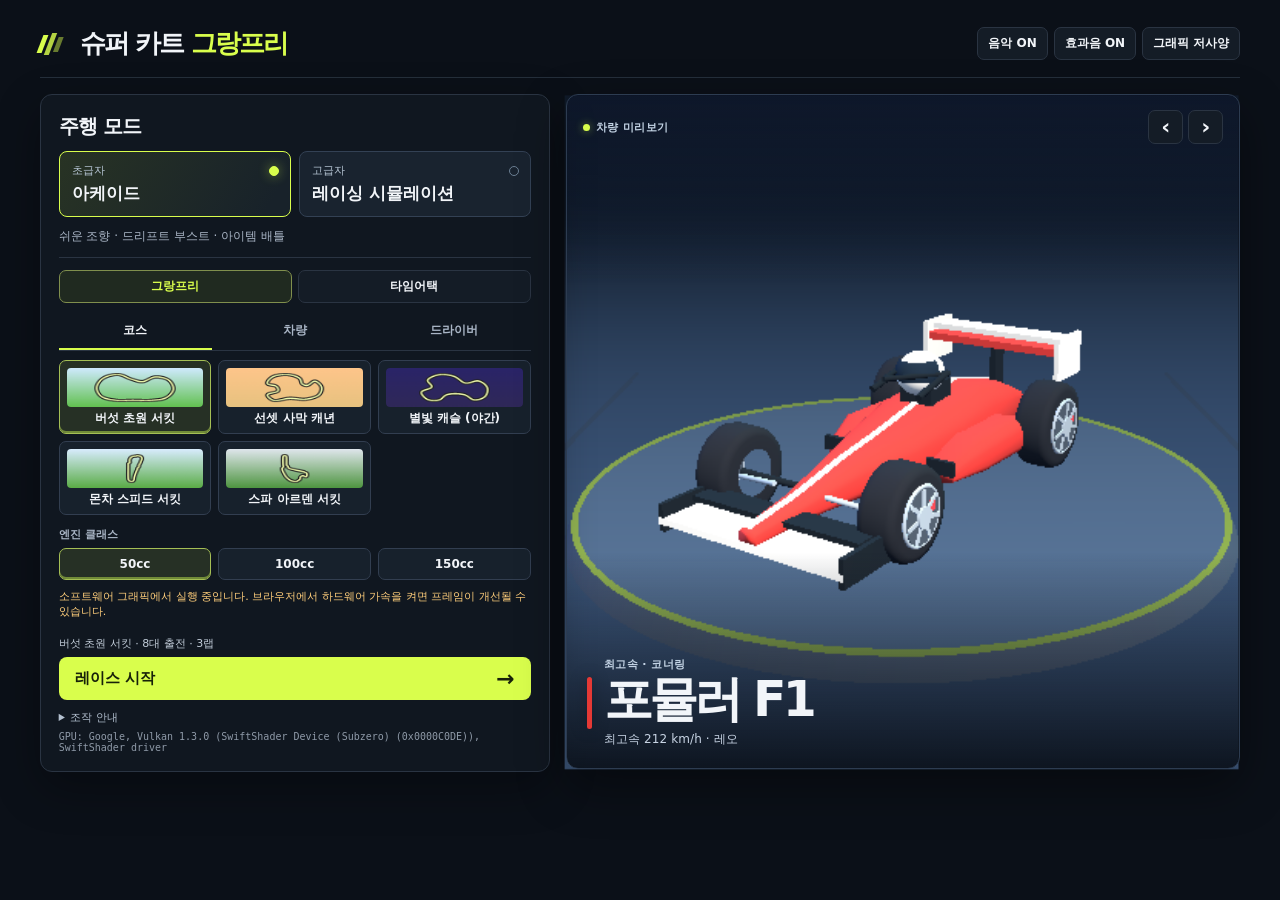
==== kart-racing-v4/index.html @ 6f7b243d "Add Kart Grand Prix V4 with arcade and simulation driving" ====
<!DOCTYPE html>
<html lang="ko">
<head>
<meta charset="utf-8">
<meta name="viewport" content="width=device-width, initial-scale=1">
<meta name="theme-color" content="#0c1018">
<title>슈퍼 카트 그랑프리 V4</title>
<link rel="stylesheet" href="style.css?v=4">
</head>
<body>
<div id="menu">
  <div class="menu-shell">
    <header class="masthead">
      <div class="wordmark"><span class="brand-mark" aria-hidden="true"><i></i><i></i><i></i></span><h1>슈퍼 카트 <span>그랑프리</span></h1></div>
      <div class="options" aria-label="게임 설정">
        <button id="optBgm" class="opt"></button><button id="optSnd" class="opt"></button>
        <button id="optHq" class="opt"></button><button id="optGhost" class="opt hidden"></button>
      </div>
    </header>
    <main class="dashboard">
      <section class="console" aria-label="레이스 설정">
        <div class="console-head">
          <h2>주행 모드</h2>
          <div id="driveModes" class="drive-grid" role="group" aria-label="주행 모드"></div>
          <p id="modeDescription"></p>
        </div>
        <div class="setup">
          <div id="modes" class="race-formats" role="group" aria-label="경기 형식"></div>
          <div class="setup-tabs" role="group" aria-label="레이스 준비">
            <button class="tab" data-setup="track" aria-controls="setupTrack">코스</button>
            <button class="tab" data-setup="vehicle" aria-controls="setupVehicle">차량</button>
            <button class="tab" data-setup="driver" aria-controls="setupDriver">드라이버</button>
          </div>
          <div id="setupTrack"><div id="tracks" class="grid"></div></div>
          <div id="setupVehicle" class="hidden"><div id="vehs" class="grid"></div></div>
          <div id="setupDriver" class="hidden"><div id="chars" class="grid"></div></div>
          <div id="ccSetup"><h3 id="ccTitle">엔진 클래스</h3><div id="ccs" class="grid"></div></div>
        </div>
        <div id="menuRecord" class="hidden"></div>
        <div id="gpuWarn" class="hidden" role="status">소프트웨어 그래픽에서 실행 중입니다. 브라우저에서 하드웨어 가속을 켜면 프레임이 개선될 수 있습니다.</div>
        <div class="launch">
          <span id="raceSummary"></span>
          <button id="startBtn" class="btn"><span id="startLabel">레이스 시작</span><span aria-hidden="true">→</span></button>
        </div>
        <details class="controls"><summary>조작 안내</summary><div id="controlsHelp"></div></details>
        <div id="gpuInfo" class="gpuinfo"></div>
      </section>
      <section class="garage" id="garage" aria-label="선택한 차량의 3D 미리보기">
        <div class="garage-top">
          <div class="garage-label"><span class="status-dot"></span>차량 미리보기</div>
          <div class="garage-arrows">
            <button type="button" id="carPrev" class="opt" aria-label="이전 차량">‹</button>
            <button type="button" id="carNext" class="opt" aria-label="다음 차량">›</button>
          </div>
        </div>
        <div class="garage-caption">
          <div id="carPaint" class="paint-chip" aria-hidden="true"></div>
          <div><p class="garage-label" id="carCategory"></p><h2 id="carName"></h2><p id="carSpecs"></p></div>
        </div>
      </section>
    </main>
  </div>
</div>

<div id="loading" class="hidden" role="status"><div>코스 준비 중</div></div>
<div id="speedLines" aria-hidden="true"></div>
<div id="bootError" class="hidden" role="alert"></div>
<div id="hud" class="hidden">
  <div id="topL"><div id="lap">LAP 1/3</div><div id="time">0:00.000</div><div id="lapClock"></div><div id="lapCompare"></div><div id="sectorCompare"></div></div>
  <div id="itemBox"><div id="itemIcon"></div></div>
  <div id="modeTag"></div>
  <canvas id="minimap" width="190" height="190" aria-label="코스 미니맵"></canvas>
  <div id="speedWrap">
    <div id="simTelemetry" class="hidden">
      <div class="rpm-shell" role="presentation"><div id="rpmFill"></div></div>
      <div class="telemetry-line"><span id="gear"></span><span id="rpm"></span></div>
    </div>
    <span id="speed">0</span><small>km/h</small>
  </div>
  <div id="posWrap"><span id="pos">1</span><span id="posSuf">위</span></div>
  <div id="center"></div>
  <div id="banner" role="status"></div>
  <div id="wrong">역주행</div>
  <div class="perf"><div id="fps"></div><div id="frameLatency"></div></div>
  <div id="hint">Esc 일시정지 · C 뒤돌아보기</div>
</div>

<div id="pause" class="overlay hidden"><div class="panel">
  <h2>일시정지</h2><p id="pauseReason" role="status"></p>
  <button id="resumeBtn" class="btn">계속하기</button>
  <button id="pauseQuality" class="opt" aria-pressed="false">주행 그래픽</button>
  <div class="row2"><button id="restartBtn" class="btn alt">다시 시작</button><button id="quitBtn" class="btn alt">메뉴로</button></div>
</div></div>

<div id="results" class="overlay hidden"><div class="panel">
  <h2 id="resTitle">레이스 결과</h2>
  <table id="resTable"></table><div id="resBest"></div>
  <div class="note" id="resNote"></div>
  <div class="row2"><button id="retryBtn" class="btn">다시 하기</button><button id="menuBtn" class="btn alt">메뉴로</button></div>
</div></div>

<script defer src="three.min.js"></script>
<script defer src="simulation-v4.js?v=4"></script>
<script defer src="race-v3.js?v=4"></script>
<script defer src="effects-v3.js?v=4"></script>
<script defer src="trial-v3.js?v=4"></script>
<script defer src="vehicle-v4.js?v=4"></script>
<script defer src="game.js?v=4"></script>
</body>
</html>
---- kart-racing-v4/style.css ----
*{box-sizing:border-box}
:root{color-scheme:dark;--bg:#0b1018;--panel:#101720;--panel-up:#161f2b;--line:#2a3442;--text:#f2f5f9;--muted:#a9b5c5;--accent:#d9fe4c;--mono:Bahnschrift,'Consolas',monospace;color:var(--text);font-family:'Segoe UI','Malgun Gothic',system-ui,sans-serif}
html,body{margin:0;height:100%;overflow:hidden;background:var(--bg)}
button,summary{font:inherit}
button{cursor:pointer;color:inherit}
button:disabled{cursor:default;opacity:.55}
button:focus-visible,summary:focus-visible{outline:2px solid var(--accent);outline-offset:3px}
canvas{display:block}
.game-canvas{position:fixed;inset:0;width:100%;height:100%;z-index:0}
.hidden{display:none!important}

#menu{position:fixed;inset:0;overflow:auto;overscroll-behavior:contain;z-index:2;scrollbar-color:#384450 #101720}
.menu-shell{width:min(1510px,100%);margin:auto;padding:22px clamp(15px,3.1vw,52px) 28px}
.masthead{display:flex;align-items:center;justify-content:space-between;gap:16px;padding:4px 0 16px;margin-bottom:16px;background:var(--bg);border-bottom:1px solid #252f3b}
.wordmark{display:flex;align-items:center;gap:12px;white-space:nowrap}
.wordmark h1{font-size:clamp(18px,2vw,28px);margin:0;letter-spacing:-.07em;font-weight:900}
.wordmark h1 span{color:var(--accent)}
.brand-mark{height:24px;width:28px;display:flex;align-items:center;gap:3px;transform:skewX(-21deg)}
.brand-mark i{width:5px;height:18px;display:block;background:var(--accent)}
.brand-mark i:nth-child(2){height:22px;opacity:.82}
.brand-mark i:nth-child(3){height:15px;opacity:.45}
.options{display:flex;flex-wrap:wrap;justify-content:flex-end;gap:6px}
.opt,.tab,.format{border:1px solid var(--line);background:#141c26;color:var(--text);padding:7px 10px;border-radius:7px;font-size:12px;font-weight:650}
.opt:hover,.tab:hover,.format:hover{background:#202c39}
.dashboard{display:grid;grid-template-columns:minmax(440px,510px) minmax(320px,1fr);gap:16px;align-items:start}
.console{background:var(--panel);border:1px solid var(--line);border-radius:12px;padding:18px;box-shadow:0 16px 46px #0005}
.console h2{margin:0 0 11px;font-size:20px;font-weight:850;letter-spacing:-.05em}
.drive-grid{display:grid;grid-template-columns:repeat(2,minmax(0,1fr));gap:8px}
.drive-card{position:relative;text-align:left;background:#19232f;border:1px solid #334154;border-radius:8px;padding:11px 10px 11px 12px;min-width:0}
.drive-card::after{content:'';position:absolute;right:11px;top:14px;width:8px;height:8px;border-radius:50%;border:1px solid #6b7f93}
.drive-card[aria-pressed=true]{border-color:var(--accent);background:linear-gradient(120deg,#283324,#18222a 90%)}
.drive-card[aria-pressed=true]::after{border-color:var(--accent);background:var(--accent);box-shadow:0 0 12px #d9fe4c77}
.drive-card:hover{filter:brightness(1.16)}
.drive-card small{color:#b6c5d4;font-size:11px;display:block;margin-bottom:4px}
.drive-card b{font-size:clamp(13px,1.4vw,17px);font-weight:820}
#modeDescription{font-size:12px;color:var(--muted);line-height:1.5;margin:10px 0 12px;min-height:18px}
.setup{border-top:1px solid var(--line);padding-top:12px}
.race-formats,.setup-tabs,.row2{display:flex;gap:6px}
.format,.tab{flex:1}
.format[aria-pressed=true]{color:var(--accent);border-color:#808f4d;background:#202a20}
.setup-tabs{border-bottom:1px solid var(--line);margin:12px 0 9px}
.tab{border:0;border-radius:0;background:none;padding:7px 5px 9px;color:var(--muted);border-bottom:2px solid transparent}
.tab[aria-pressed=true]{color:var(--text);border-bottom-color:var(--accent)}
.grid{display:grid;gap:7px}
#tracks,#vehs{grid-template-columns:repeat(3,minmax(0,1fr))}
#chars{grid-template-columns:repeat(5,minmax(0,1fr))}
#ccs{grid-template-columns:repeat(3,minmax(0,1fr))}
.card{min-width:0;border:1px solid #323e50;border-radius:7px;padding:7px;background:#17212c;text-align:center;display:flex;flex-direction:column;align-items:center;justify-content:center;gap:4px}
.card:hover{background:#202e3d}
.card.sel{border-color:#a5bf55;background:#263025;box-shadow:inset 0 -2px #c8f24d77}
.card b{font-size:12px;line-height:1.25}
.card small{font-size:10px;line-height:1.25;color:#a9b8ca}
.card.trk canvas{width:100%;height:39px;border-radius:4px;background:#0f1823}
.emo{font-size:18px}
.card.char{min-height:46px}
#ccSetup h3{font-size:11px;margin:12px 0 6px;color:var(--muted);font-weight:650}
#ccs .card{min-height:32px}
#menuRecord{white-space:pre-line;color:#c5d2dc;font-size:11px;line-height:1.6;padding:8px 0 0}
#gpuWarn{font-size:11px;color:#ffce7b;margin-top:9px}
.gpuinfo{font:10px var(--mono);color:#8f9aa8;margin-top:6px;overflow-wrap:anywhere}
.launch{margin-top:13px}
#raceSummary{font-size:11px;color:#c2cdd9}
.btn{display:inline-flex;justify-content:center;align-items:center;gap:12px;background:var(--accent);color:#172109;border:1px solid transparent;border-radius:8px;min-height:43px;padding:8px 14px;font-size:15px;font-weight:900;text-decoration:none}
.btn:hover{background:#eaff83}
.btn.alt{background:#202c39;border-color:#384758;color:var(--text)}
.btn.alt:hover{background:#2d3a49}
#startBtn{display:flex;justify-content:space-between;width:100%;margin-top:6px;padding-inline:15px}
#startBtn span:last-child{font-size:22px}
.controls{margin-top:10px;font-size:11px;color:#b4c1d0}
.controls summary{cursor:pointer;width:max-content}
#controlsHelp{margin-top:7px;line-height:1.65}
kbd{font:600 11px var(--mono);background:#273241;border:1px solid #465361;color:var(--text);padding:1px 4px;border-radius:4px;white-space:nowrap}
.garage{position:relative;overflow:hidden;border:1px solid #2d3c51;border-radius:12px;min-height:clamp(510px,75vh,770px);background:linear-gradient(180deg,#0c142b77 0%,transparent 28%,transparent 68%,#0a1019ee 100%);box-shadow:0 18px 48px #0006}
.garage-top{position:absolute;top:15px;left:16px;right:16px;display:flex;justify-content:space-between;align-items:center}
.garage-label{margin:0;color:#c4d4e5;font-size:11px;font-weight:700;letter-spacing:.04em;display:flex;align-items:center;gap:6px}
.status-dot{width:7px;height:7px;background:var(--accent);border-radius:50%;box-shadow:0 0 8px #d9fe4c77}
.garage-arrows{display:flex;gap:5px}
.garage-arrows button{font-size:22px;line-height:1;width:35px;padding:5px}
.garage-caption{position:absolute;bottom:0;left:0;right:0;padding:20px;display:flex;align-items:center;gap:12px}
.garage-caption h2{font-size:clamp(24px,4vw,49px);margin:2px 0 4px;line-height:1.08;font-weight:900;letter-spacing:-.075em}
.garage-caption p:last-child{margin:0;color:#c8d4e4;font-size:12px;letter-spacing:.01em}
.paint-chip{width:5px;height:52px;border-radius:4px;background:#f45154;box-shadow:0 0 16px #0007}

#loading{position:fixed;inset:0;z-index:6;display:grid;place-items:center;background:radial-gradient(circle at center,#253240,#0b1018);font-weight:850;font-size:28px}
#loading div{padding:12px 17px;border-bottom:2px solid var(--accent)}
#hud{position:fixed;inset:0;z-index:2;pointer-events:none;user-select:none;color:#fff}
#topL,#modeTag,#posWrap,#speedWrap,#itemBox,.perf,#minimap{background:#0e1726d9;border:1px solid #8ca2bc45;border-radius:8px;box-shadow:0 3px 14px #0004}
#topL{position:absolute;top:18px;left:18px;min-width:123px;padding:9px 10px;}
#lap{font:750 16px var(--mono);letter-spacing:.03em;color:var(--accent)}
#time{font:800 22px var(--mono);margin:3px 0}
#lapClock,#lapCompare,#sectorCompare{font:600 11px 'Segoe UI','Malgun Gothic',sans-serif;color:#c6d2e1;line-height:1.5}
#sectorCompare{color:#b4eaff} 
#modeTag{position:absolute;top:18px;left:50%;transform:translateX(-50%);font-size:11px;padding:5px 8px;color:#e2edfa}
#itemBox{position:absolute;top:53px;left:50%;transform:translateX(-50%);width:52px;height:49px;display:grid;place-items:center}
#itemIcon{font-size:24px;position:relative;display:grid;place-items:center;line-height:1}
#itemIcon .cnt{position:absolute;right:-8px;bottom:-5px;font:750 11px var(--mono);text-shadow:0 1px 2px #000}
.shell{display:inline-block;width:30px;height:24px;border-radius:50% 50% 40% 40%;border:2px solid #f0f6ff;box-shadow:inset 0 -4px #0005}
.shell.g{background:radial-gradient(circle at 38% 30%,#aaff8d,#208931)}
.shell.r{background:radial-gradient(circle at 38% 30%,#ffaaa2,#bb1624)}
#minimap{position:absolute;top:18px;right:18px;width:158px;height:158px}
#posWrap{position:absolute;right:18px;bottom:26px;padding:5px 12px}
#pos{font:900 38px var(--mono)}
#posSuf{font-size:16px;margin-left:2px}
#pos.p1{color:var(--accent)}
#speedWrap{position:absolute;bottom:26px;left:18px;padding:7px 11px;min-width:124px}
#speed{font:900 44px/1 var(--mono);letter-spacing:-.06em}
#speedWrap small{font:700 11px var(--mono);margin-left:5px;color:#cbd6e3}
#simTelemetry{width:141px;margin:1px 0 4px}
.rpm-shell{height:5px;border-radius:3px;overflow:hidden;background:#4b5766}
#rpmFill{height:100%;width:0;background:#d9fe4c}
#rpmFill.redline{background:#ff664d}
.telemetry-line{display:flex;justify-content:space-between;align-items:center;margin-top:3px;color:#bcc9d8;font:650 11px var(--mono)}
#gear{font-size:16px;color:var(--accent)}
#center,#banner,#wrong,#hint{position:absolute;left:50%;transform:translateX(-50%);white-space:nowrap;text-align:center}
#center{top:36%;opacity:0;text-shadow:0 4px 20px #000,0 0 4px #000}
#center.show{opacity:1}
.count,.finish{color:var(--accent);font:900 clamp(58px,11vw,136px)/1.1 var(--mono);letter-spacing:-.05em}
.fin2{font:800 38px var(--mono)}
#banner{top:21%;font-size:18px;font-weight:850;color:#f0ffd2;text-shadow:0 1px 9px #000;opacity:0;transition:opacity .18s}
#banner.show{opacity:1}
#wrong{top:14%;color:#fff;background:#b8332b;border-radius:5px;padding:5px 11px;display:none;font-size:13px;font-weight:800}
#wrong.show{display:block}
#hint{bottom:9px;font-size:10px;text-shadow:0 1px 5px #000}
.perf{position:absolute;top:185px;right:18px;padding:4px 6px;font:10px var(--mono);color:#d5e0eb;text-align:right}
#frameLatency{margin-top:2px;color:#c4d1df}
#speedLines{position:fixed;inset:0;pointer-events:none;opacity:0;z-index:1;mix-blend-mode:screen;background:repeating-conic-gradient(from 9deg at 50% 53%,transparent 0deg 12deg,#dbf5ff9c 12.2deg 12.5deg,transparent 12.9deg 30deg);mask-image:radial-gradient(ellipse at 50% 53%,transparent 0 52%,#0005 63%,#000 87%)}

.overlay{position:fixed;inset:0;z-index:4;background:#030911b0;display:grid;place-items:center;padding:16px}
.panel{background:#121a26;border:1px solid #445269;border-radius:12px;width:min(100%,540px);text-align:center;padding:18px;box-shadow:0 20px 90px #000b}
.panel h2{margin:0 0 13px;font-size:25px;letter-spacing:-.045em}
#pause .btn,#pauseQuality,.row2>*{width:100%}
#pauseQuality{margin-top:8px}
#pauseReason{color:#ffe191;font-size:12px;line-height:1.5;margin:0 0 12px}
#pauseReason:empty{display:none}
.row2{margin-top:10px}
#resTable{width:100%;border-collapse:collapse;margin:0 0 8px;font-size:13px}
#resTable th,#resTable td{padding:6px 4px;border-bottom:1px solid #354055}
#resTable th{color:#a8b4c6;font-size:11px}
#resTable tr.me td{background:#2c3927;color:#e6faab;font-weight:800}
#resTable .dot{display:inline-block;width:8px;height:8px;border-radius:50%;margin-right:4px}
#resBest{white-space:pre-line;font-size:13px;color:#ebf5ff;line-height:1.5}
.note{color:#aeb9c7;font-size:11px;margin:8px 0 0;line-height:1.45}
#bootError{position:fixed;z-index:9;top:40%;left:13%;right:13%;background:#371820;border:1px solid #ff8493;padding:13px}

@media(max-width:910px){
  .dashboard{grid-template-columns:1fr}
  .garage{grid-row:1;min-height:clamp(240px,42vh,390px)}
  .garage-caption{padding:14px}
  .masthead{flex-wrap:wrap}
}
@media(max-width:520px){
  .menu-shell{padding:12px}
  .masthead{gap:7px}
  .masthead .options{justify-content:flex-start}
  .console{padding:12px}
  .garage{min-height:230px}
  #topL,#speedWrap{left:8px}
  #minimap,#posWrap,.perf{right:8px}
  #topL,#minimap,#modeTag{top:8px}
  #minimap{width:92px;height:92px}
  .perf{top:106px}
  #modeTag{top:130px;left:auto;right:8px;transform:none;font-size:10px}
  #itemBox{top:8px;left:58%}
  #speed{font-size:36px}
}
@media(prefers-reduced-motion:reduce){*,*::before,*::after{transition:none!important}#speedLines{display:none}}
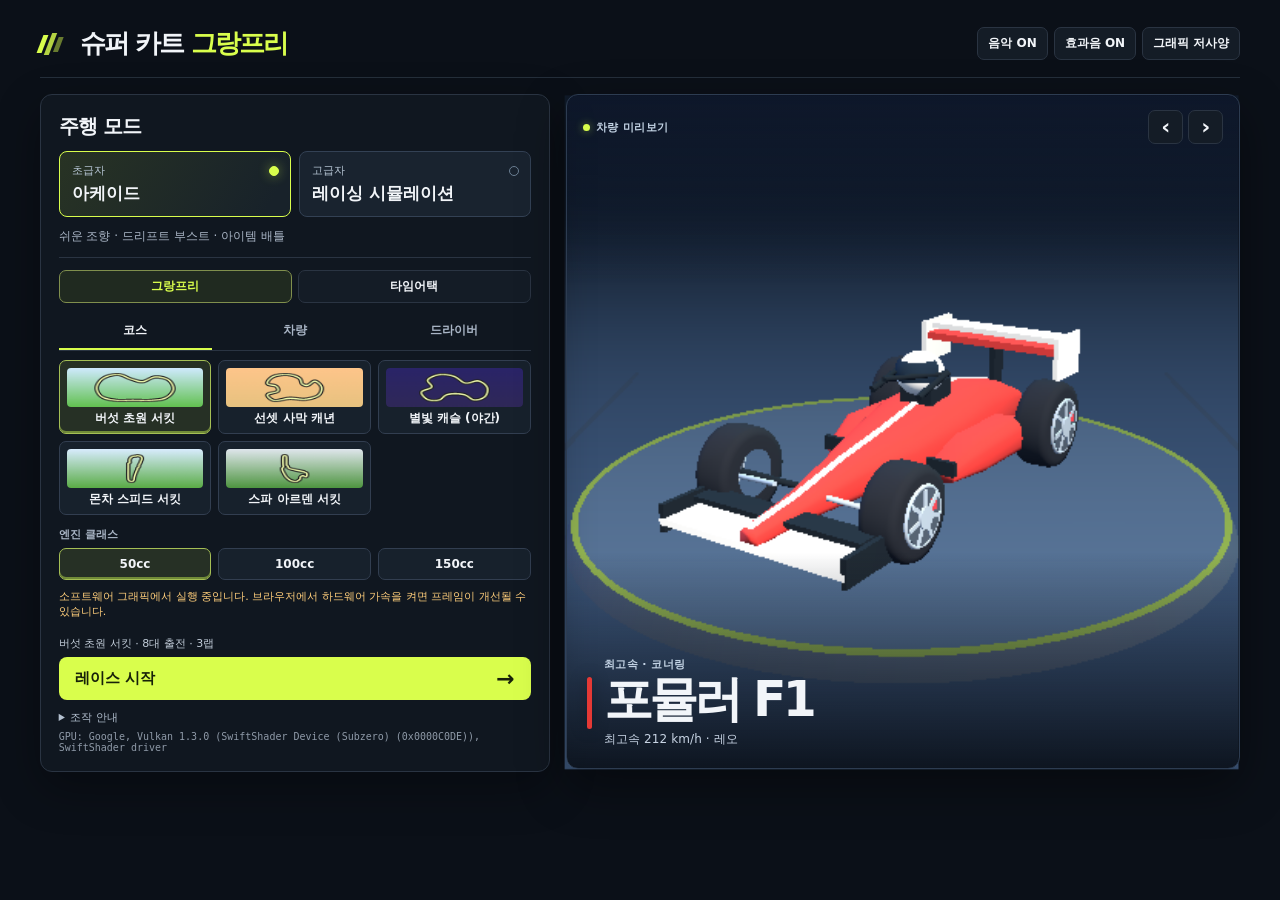
==== commit 869e42bd: "Add assisted braking and detailed circuits to Kart V4.1" ====
--- a/kart-racing-v4/index.html
+++ b/kart-racing-v4/index.html
@@ -4,8 +4,8 @@
 <meta charset="utf-8">
 <meta name="viewport" content="width=device-width, initial-scale=1">
 <meta name="theme-color" content="#0c1018">
-<title>슈퍼 카트 그랑프리 V4</title>
-<link rel="stylesheet" href="style.css?v=4">
+<title>슈퍼 카트 그랑프리 V4.1</title>
+<link rel="stylesheet" href="style.css?v=4.1">
 </head>
 <body>
 <div id="menu">
@@ -73,7 +73,7 @@
   <div id="speedWrap">
     <div id="simTelemetry" class="hidden">
       <div class="rpm-shell" role="presentation"><div id="rpmFill"></div></div>
-      <div class="telemetry-line"><span id="gear"></span><span id="rpm"></span></div>
+      <div class="telemetry-line"><span id="gear"></span><span id="rpm"></span><span id="absStatus">ABS</span></div>
     </div>
     <span id="speed">0</span><small>km/h</small>
   </div>
@@ -100,11 +100,12 @@
 </div></div>
 
 <script defer src="three.min.js"></script>
-<script defer src="simulation-v4.js?v=4"></script>
+<script defer src="simulation-v4.js?v=4.1"></script>
 <script defer src="race-v3.js?v=4"></script>
 <script defer src="effects-v3.js?v=4"></script>
-<script defer src="trial-v3.js?v=4"></script>
+<script defer src="trial-v3.js?v=4.1"></script>
 <script defer src="vehicle-v4.js?v=4"></script>
-<script defer src="game.js?v=4"></script>
+<script defer src="circuit-v41.js?v=4.1"></script>
+<script defer src="game.js?v=4.1"></script>
 </body>
 </html>
--- a/kart-racing-v4/style.css
+++ b/kart-racing-v4/style.css
@@ -164,3 +164,6 @@
   #speed{font-size:36px}
 }
 @media(prefers-reduced-motion:reduce){*,*::before,*::after{transition:none!important}#speedLines{display:none}}
+
+#absStatus{font:800 9px var(--mono);letter-spacing:.04em;border:1px solid #65728755;color:#b1bece;border-radius:3px;padding:2px 3px}
+#absStatus.active{color:#251c07;background:#ffc85f;border-color:#ffc85f}
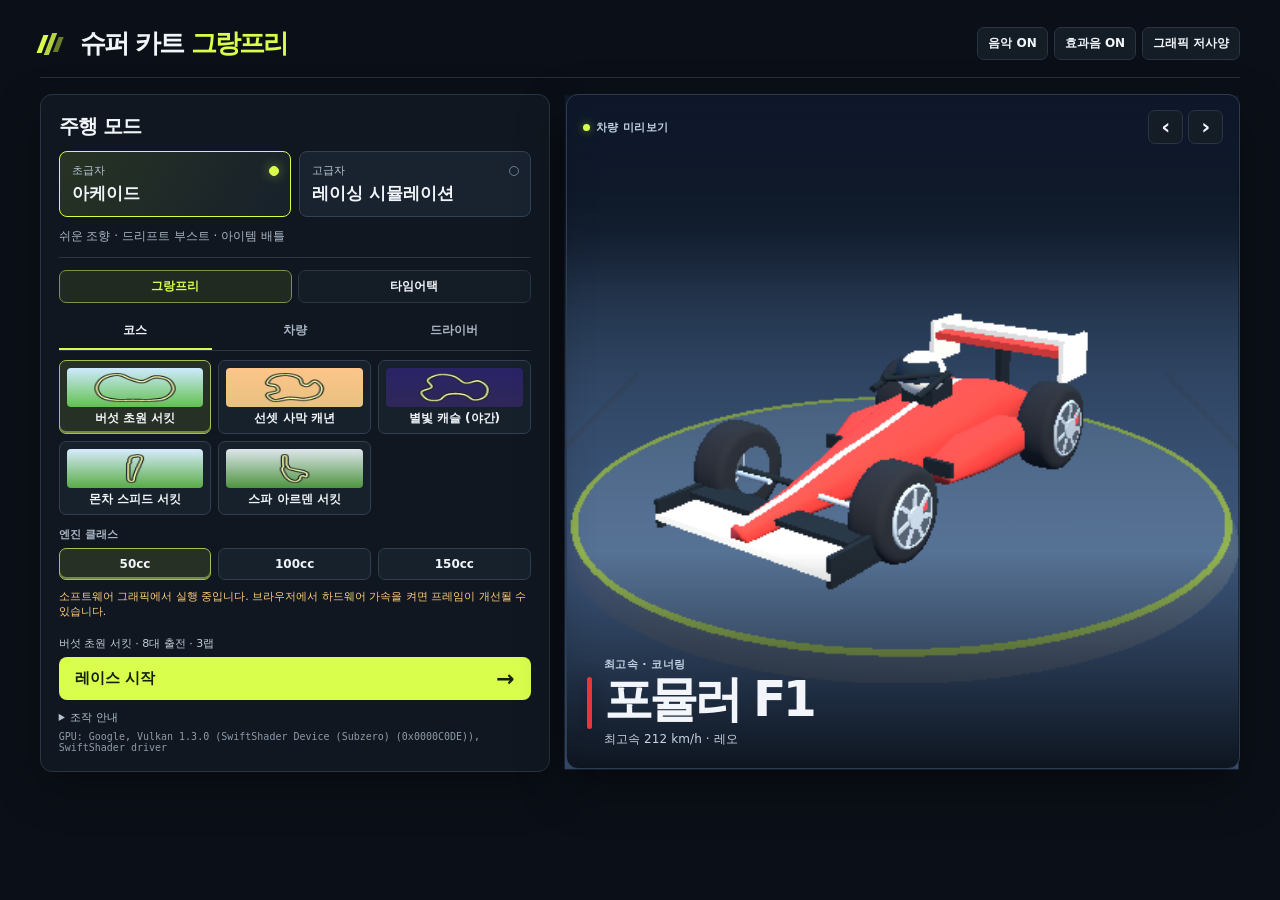
==== commit 3789aa11: "kart v4.2: make advanced braking and corner entry more forgiving" ====
--- a/kart-racing-v4/index.html
+++ b/kart-racing-v4/index.html
@@ -4,8 +4,8 @@
 <meta charset="utf-8">
 <meta name="viewport" content="width=device-width, initial-scale=1">
 <meta name="theme-color" content="#0c1018">
-<title>슈퍼 카트 그랑프리 V4.1</title>
-<link rel="stylesheet" href="style.css?v=4.1">
+<title>슈퍼 카트 그랑프리 V4.2</title>
+<link rel="stylesheet" href="style.css?v=4.2">
 </head>
 <body>
 <div id="menu">
@@ -73,7 +73,7 @@
   <div id="speedWrap">
     <div id="simTelemetry" class="hidden">
       <div class="rpm-shell" role="presentation"><div id="rpmFill"></div></div>
-      <div class="telemetry-line"><span id="gear"></span><span id="rpm"></span><span id="absStatus">ABS</span></div>
+      <div class="telemetry-line"><span id="gear"></span><span id="rpm"></span><span id="absStatus">ABS</span><span id="cornerStatus" hidden title="코너 진입 속도 보조">코너 보조</span></div>
     </div>
     <span id="speed">0</span><small>km/h</small>
   </div>
@@ -100,12 +100,12 @@
 </div></div>
 
 <script defer src="three.min.js"></script>
-<script defer src="simulation-v4.js?v=4.1"></script>
+<script defer src="simulation-v4.js?v=4.2"></script>
 <script defer src="race-v3.js?v=4"></script>
 <script defer src="effects-v3.js?v=4"></script>
-<script defer src="trial-v3.js?v=4.1"></script>
+<script defer src="trial-v3.js?v=4.2"></script>
 <script defer src="vehicle-v4.js?v=4"></script>
 <script defer src="circuit-v41.js?v=4.1"></script>
-<script defer src="game.js?v=4.1"></script>
+<script defer src="game.js?v=4.2"></script>
 </body>
 </html>
--- a/kart-racing-v4/style.css
+++ b/kart-racing-v4/style.css
@@ -167,3 +167,4 @@
 
 #absStatus{font:800 9px var(--mono);letter-spacing:.04em;border:1px solid #65728755;color:#b1bece;border-radius:3px;padding:2px 3px}
 #absStatus.active{color:#251c07;background:#ffc85f;border-color:#ffc85f}
+#cornerStatus{font:800 9px var(--mono);white-space:nowrap;color:#092324;background:#6fe3df;border-radius:3px;padding:2px 3px}
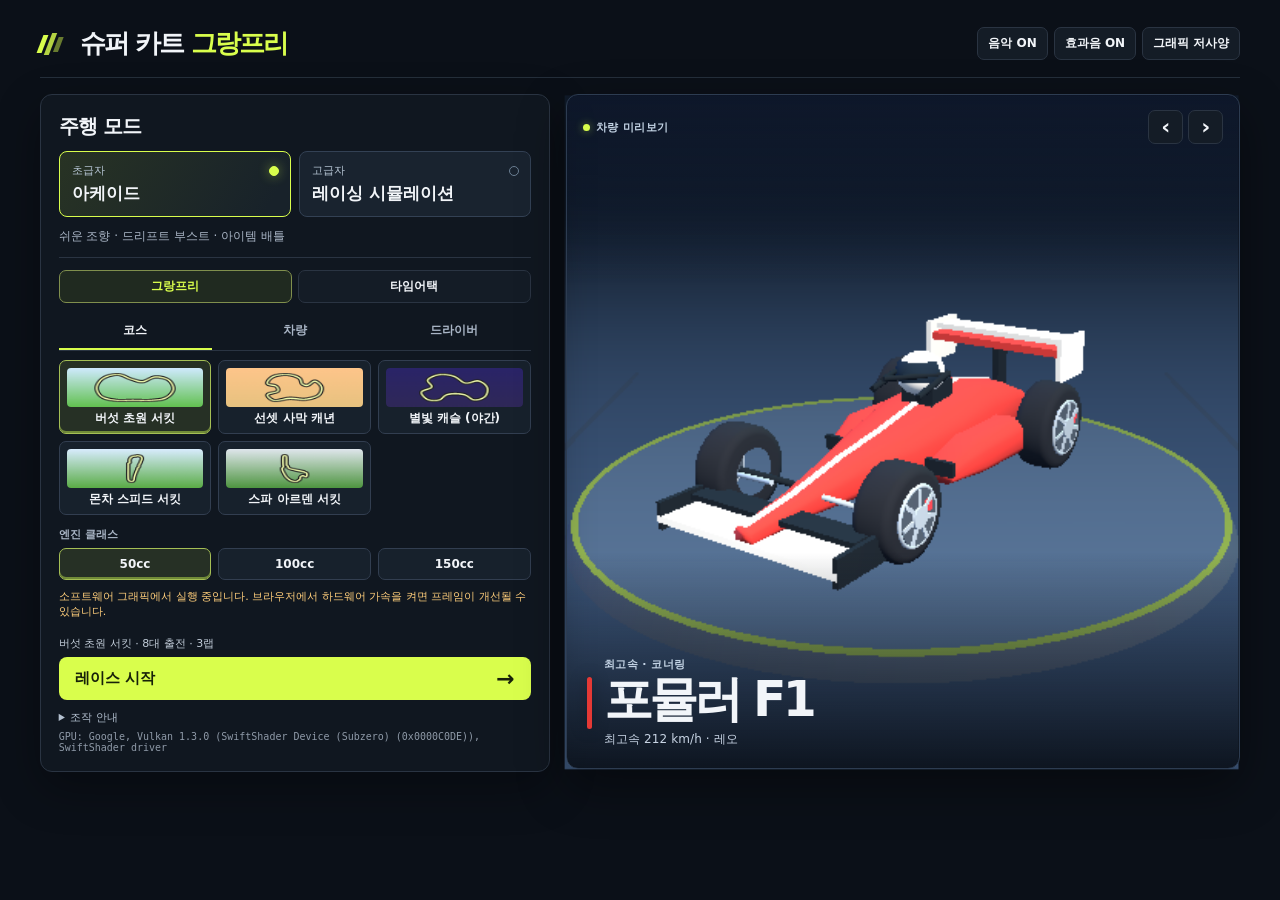
==== commit e5131685: "kart v4.3: add an original detailed GT race car" ====
--- a/kart-racing-v4/index.html
+++ b/kart-racing-v4/index.html
@@ -4,7 +4,7 @@
 <meta charset="utf-8">
 <meta name="viewport" content="width=device-width, initial-scale=1">
 <meta name="theme-color" content="#0c1018">
-<title>슈퍼 카트 그랑프리 V4.2</title>
+<title>슈퍼 카트 그랑프리 V4.3</title>
 <link rel="stylesheet" href="style.css?v=4.2">
 </head>
 <body>
@@ -104,7 +104,8 @@
 <script defer src="race-v3.js?v=4"></script>
 <script defer src="effects-v3.js?v=4"></script>
 <script defer src="trial-v3.js?v=4.2"></script>
-<script defer src="vehicle-v4.js?v=4"></script>
+<script defer src="vehicle-gt.js?v=4.3"></script>
+<script defer src="vehicle-v4.js?v=4.3"></script>
 <script defer src="circuit-v41.js?v=4.1"></script>
 <script defer src="game.js?v=4.2"></script>
 </body>
